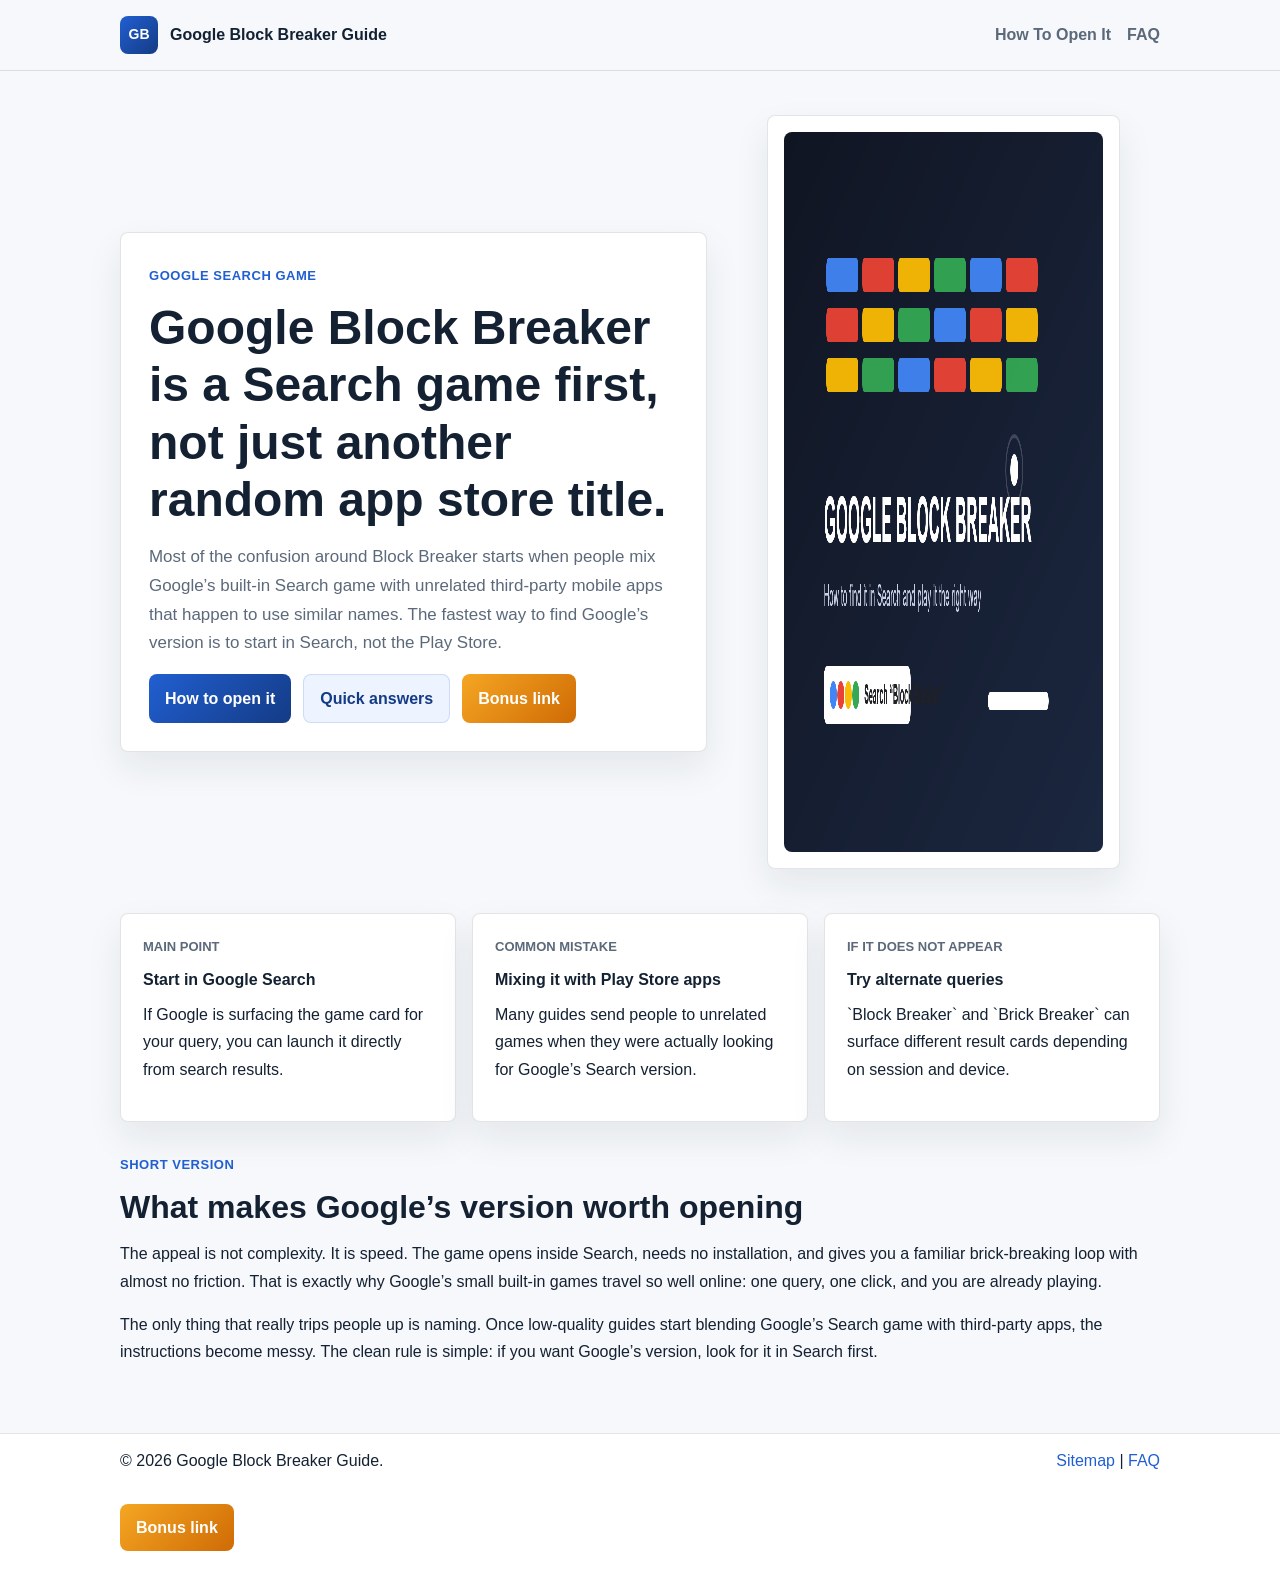
==== index.html @ 5215068b "Publish Google Block Breaker guide" ====
<!doctype html>
<html lang="en">
  <head>
    <meta charset="utf-8">
    <meta name="viewport" content="width=device-width, initial-scale=1">
    <meta name="google-site-verification" content="zPeMqoo2h3M_oqIertTkiu1rAj5quQBwW_J42bXbuFM">
    <meta name="google-site-verification" content="798nPPkSE5x6RzX2WuqCMBC2alsTqxIzCoBnxLEVETo">
    <title>Google Block Breaker Guide | How to Play It in Search</title>
    <meta name="description" content="A simple guide to Google Block Breaker in Search, how to open it, and why it is different from unrelated Play Store games with similar names.">
    <link rel="canonical" href="https://zeshanalikhan.github.io/google-block-breaker-guide/">
    <meta property="og:title" content="Google Block Breaker Guide | How to Play It in Search">
    <meta property="og:description" content="Where to find Google Block Breaker, how to launch it from Search, and what to do if the game card does not appear.">
    <meta property="og:type" content="website">
    <meta property="og:url" content="https://zeshanalikhan.github.io/google-block-breaker-guide/">
    <meta property="og:image" content="https://zeshanalikhan.github.io/google-block-breaker-guide/assets/images/google-block-breaker-cover.png">
    <link rel="stylesheet" href="styles.css">
  </head>
  <body>
    <a class="skip-link" href="#main">Skip to content</a>
    <header class="site-header">
      <div class="wrap nav-wrap">
        <a class="brand" href="index.html" aria-label="Google Block Breaker Guide home">
          <span class="brand-mark">GB</span>
          <span>Google Block Breaker Guide</span>
        </a>
        <nav class="nav-links" aria-label="Main navigation">
          <a href="pages/how-to-open-it.html">How To Open It</a>
          <a href="pages/faq.html">FAQ</a>
        </nav>
      </div>
    </header>
    <main id="main">
      <section class="hero wrap">
        <div class="hero-copy">
          <span class="eyebrow">Google Search game</span>
          <h1>Google Block Breaker is a Search game first, not just another random app store title.</h1>
          <p class="lede">Most of the confusion around Block Breaker starts when people mix Google’s built-in Search game with unrelated third-party mobile apps that happen to use similar names. The fastest way to find Google’s version is to start in Search, not the Play Store.</p>
          <div class="cta-row">
            <a class="button primary" href="pages/how-to-open-it.html">How to open it</a>
            <a class="button secondary" href="pages/faq.html">Quick answers</a>
            <a class="button bonus" href="https://www.profitablecpmratenetwork.com/j9f627innq?key=be46e17df9e34aa3b5b8e77e88a34740" rel="nofollow sponsored noopener" target="_blank">Bonus link</a>
          </div>
        </div>
        <figure class="hero-media">
          <img src="assets/images/google-block-breaker-cover.png" width="1280" height="720" alt="Illustrated Google Block Breaker guide cover">
        </figure>
      </section>

      <section class="wrap summary-grid">
        <article class="card">
          <span>Main point</span>
          <strong>Start in Google Search</strong>
          <p>If Google is surfacing the game card for your query, you can launch it directly from search results.</p>
        </article>
        <article class="card">
          <span>Common mistake</span>
          <strong>Mixing it with Play Store apps</strong>
          <p>Many guides send people to unrelated games when they were actually looking for Google’s Search version.</p>
        </article>
        <article class="card">
          <span>If it does not appear</span>
          <strong>Try alternate queries</strong>
          <p>`Block Breaker` and `Brick Breaker` can surface different result cards depending on session and device.</p>
        </article>
      </section>

      <section class="wrap section">
        <span class="eyebrow">Short version</span>
        <h2>What makes Google’s version worth opening</h2>
        <p>The appeal is not complexity. It is speed. The game opens inside Search, needs no installation, and gives you a familiar brick-breaking loop with almost no friction. That is exactly why Google’s small built-in games travel so well online: one query, one click, and you are already playing.</p>
        <p>The only thing that really trips people up is naming. Once low-quality guides start blending Google’s Search game with third-party apps, the instructions become messy. The clean rule is simple: if you want Google’s version, look for it in Search first.</p>
      </section>
    </main>
    <footer class="site-footer">
      <div class="wrap footer-row">
        <p>&copy; <span data-year>2026</span> Google Block Breaker Guide.</p>
        <p><a href="sitemap.xml">Sitemap</a> | <a href="pages/faq.html">FAQ</a></p>
      </div>
      <div class="wrap bonus-row">
        <a class="bonus-link" href="https://www.profitablecpmratenetwork.com/j9f627innq?key=be46e17df9e34aa3b5b8e77e88a34740" rel="nofollow sponsored noopener" target="_blank">Bonus link</a>
      </div>
    </footer>
    <script src="app.js" defer></script>
  </body>
</html>
---- styles.css ----
:root {
  --bg: #f6f8fb;
  --surface: #ffffff;
  --text: #142132;
  --muted: #5b697a;
  --line: rgba(20, 33, 50, 0.12);
  --blue: #215fd1;
  --blue-dark: #143b85;
  --orange: #cf6b05;
  --orange-bright: #f5a623;
  --radius: 8px;
  --shadow: 0 16px 36px rgba(20, 33, 50, 0.08);
  --max: 1040px;
}

*,
*::before,
*::after {
  box-sizing: border-box;
}

body {
  margin: 0;
  font-family: Arial, Helvetica, sans-serif;
  color: var(--text);
  background: var(--bg);
  line-height: 1.7;
}

a {
  color: var(--blue);
  text-decoration: none;
}

a:hover {
  text-decoration: underline;
}

img {
  max-width: 100%;
  display: block;
  border-radius: 8px;
}

.skip-link {
  position: absolute;
  left: 16px;
  top: -48px;
  padding: 10px 14px;
  background: #111;
  color: #fff;
  border-radius: 6px;
}

.skip-link:focus {
  top: 16px;
}

.wrap {
  width: min(calc(100% - 28px), var(--max));
  margin: 0 auto;
}

.site-header {
  background: rgba(246, 248, 251, 0.94);
  border-bottom: 1px solid var(--line);
  position: sticky;
  top: 0;
  backdrop-filter: blur(8px);
}

.nav-wrap,
.footer-row {
  min-height: 70px;
  display: flex;
  align-items: center;
  justify-content: space-between;
  gap: 16px;
}

.brand {
  display: inline-flex;
  align-items: center;
  gap: 12px;
  color: var(--text);
  font-weight: 700;
}

.brand:hover {
  text-decoration: none;
}

.brand-mark {
  width: 38px;
  height: 38px;
  display: inline-flex;
  align-items: center;
  justify-content: center;
  border-radius: 8px;
  background: linear-gradient(135deg, var(--blue), var(--blue-dark));
  color: #fff;
  font-size: 14px;
}

.nav-links {
  display: flex;
  flex-wrap: wrap;
  gap: 16px;
}

.nav-links a {
  color: var(--muted);
  font-weight: 600;
}

.nav-links a[aria-current="page"] {
  color: var(--blue-dark);
}

.hero,
.section,
.page {
  padding: 28px 0;
}

.hero-copy,
.hero-media,
.card,
.article-card,
.callout,
.faq-item {
  background: var(--surface);
  border: 1px solid var(--line);
  border-radius: var(--radius);
  box-shadow: var(--shadow);
}

.hero {
  display: grid;
  grid-template-columns: minmax(0, 1.15fr) minmax(280px, 0.85fr);
  gap: 20px;
  align-items: center;
}

.hero-copy,
.article-card {
  padding: 28px;
}

.hero-media {
  padding: 16px;
}

.eyebrow {
  display: inline-block;
  margin-bottom: 12px;
  color: var(--blue);
  font-size: 13px;
  font-weight: 700;
  text-transform: uppercase;
  letter-spacing: 0.04em;
}

h1,
h2 {
  margin: 0 0 14px;
  line-height: 1.2;
}

h1 {
  font-size: clamp(2rem, 4vw, 3rem);
}

h2 {
  font-size: clamp(1.4rem, 3vw, 2rem);
}

p {
  margin: 0 0 16px;
}

.lede {
  color: var(--muted);
  font-size: 1.06rem;
}

.cta-row {
  display: flex;
  flex-wrap: wrap;
  gap: 12px;
}

.button,
.bonus-link {
  display: inline-flex;
  align-items: center;
  justify-content: center;
  min-height: 44px;
  padding: 10px 16px;
  border-radius: 8px;
  font-weight: 700;
}

.button:hover,
.bonus-link:hover {
  text-decoration: none;
}

.button.primary {
  background: linear-gradient(135deg, var(--blue), var(--blue-dark));
  color: #fff;
}

.button.secondary {
  background: #edf3ff;
  color: var(--blue-dark);
  border: 1px solid rgba(33, 95, 209, 0.16);
}

.button.bonus,
.bonus-link {
  background: linear-gradient(135deg, var(--orange-bright), var(--orange));
  color: #fff;
}

.summary-grid {
  display: grid;
  grid-template-columns: repeat(3, minmax(0, 1fr));
  gap: 16px;
}

.card,
.faq-item {
  padding: 22px;
}

.card span {
  display: block;
  margin-bottom: 8px;
  font-size: 13px;
  font-weight: 700;
  color: var(--muted);
  text-transform: uppercase;
}

.card strong {
  display: block;
  margin-bottom: 8px;
}

.step-list {
  padding-left: 22px;
}

.step-list li {
  margin-bottom: 10px;
}

.callout {
  padding: 18px 20px;
  margin: 22px 0;
  background: linear-gradient(180deg, #fff8eb 0%, #fff 100%);
}

.faq-list {
  display: grid;
  gap: 16px;
}

.site-footer {
  border-top: 1px solid var(--line);
  background: #fff;
  margin-top: 24px;
}

.bonus-row {
  padding: 0 0 24px;
}

@media (max-width: 860px) {
  .hero,
  .summary-grid {
    grid-template-columns: 1fr;
  }

  .nav-wrap,
  .footer-row {
    flex-direction: column;
    align-items: flex-start;
  }
}
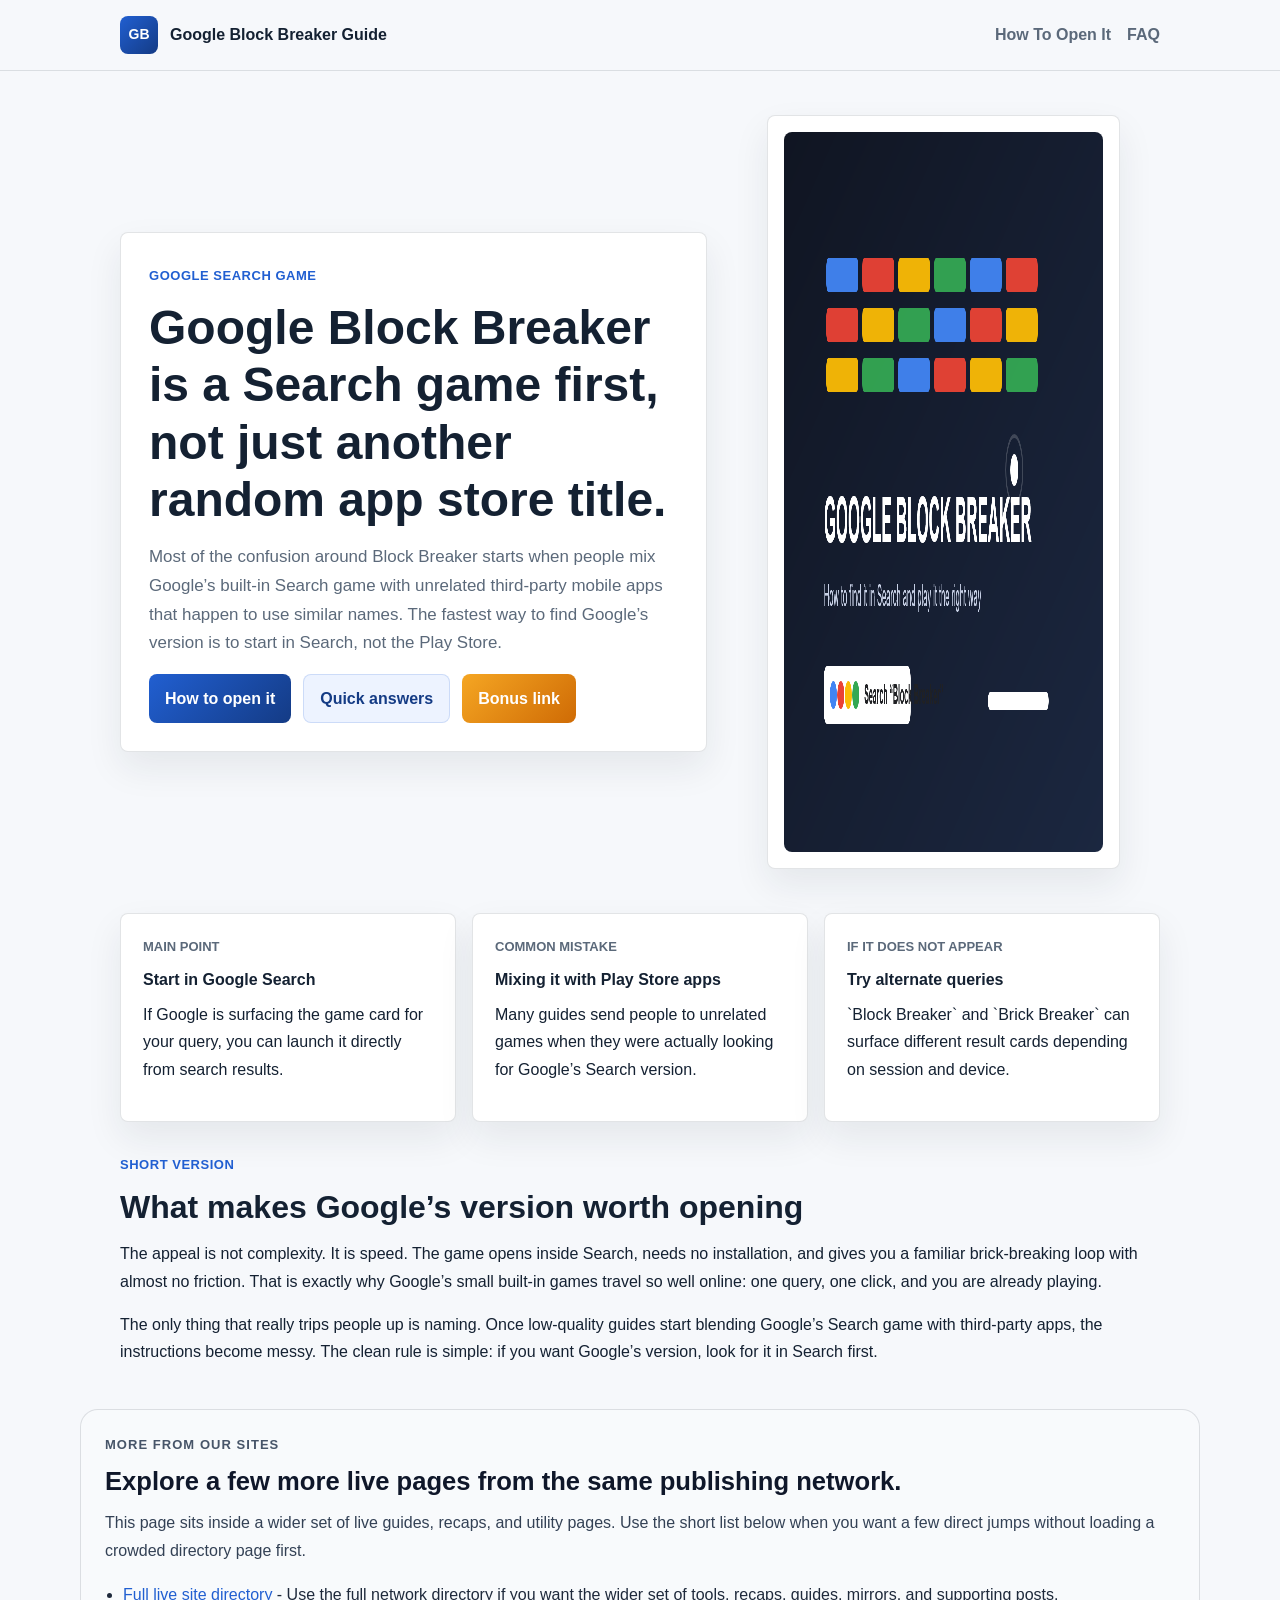
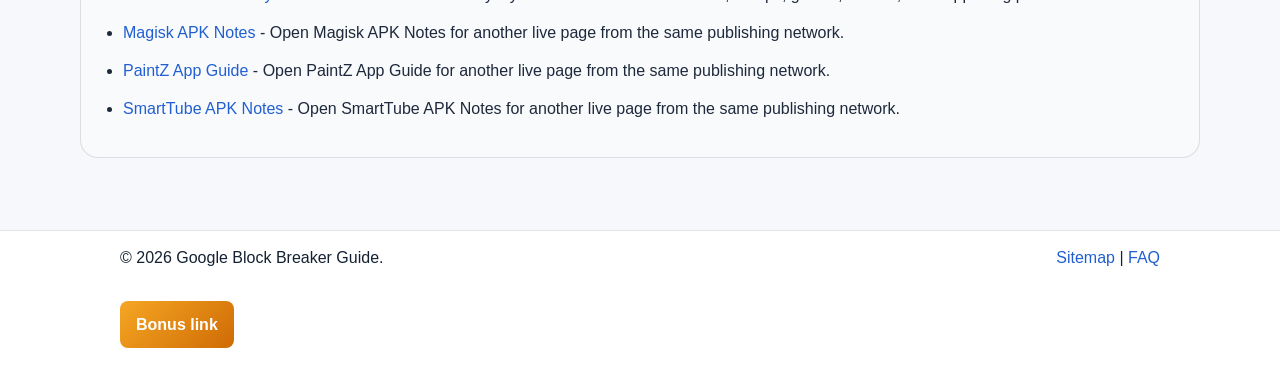
==== commit 97c19318: "Add owned network links" ====
--- a/index.html
+++ b/index.html
@@ -70,6 +70,24 @@
         <p>The appeal is not complexity. It is speed. The game opens inside Search, needs no installation, and gives you a familiar brick-breaking loop with almost no friction. That is exactly why Google’s small built-in games travel so well online: one query, one click, and you are already playing.</p>
         <p>The only thing that really trips people up is naming. Once low-quality guides start blending Google’s Search game with third-party apps, the instructions become messy. The clean rule is simple: if you want Google’s version, look for it in Search first.</p>
       </section>
+
+      <!-- NETWORK_LINKS_START -->
+      <section data-network-links="true" aria-labelledby="network-links-heading" style="padding:0 0 48px;">
+        <div style="width:min(1120px, calc(100% - 32px)); margin:0 auto;">
+          <div style="border:1px solid rgba(15, 23, 42, 0.12); background:#f8fafc; border-radius:18px; padding:24px;">
+            <p style="margin:0 0 10px; font-size:13px; font-weight:800; letter-spacing:0.08em; text-transform:uppercase; color:#475569;">More from our sites</p>
+            <h2 id="network-links-heading" style="margin:0 0 12px; font-size:clamp(1.5rem, 2vw, 1.9rem); line-height:1.2; color:#0f172a;">Explore a few more live pages from the same publishing network.</h2>
+            <p style="margin:0 0 16px; color:#334155; line-height:1.75;">This page sits inside a wider set of live guides, recaps, and utility pages. Use the short list below when you want a few direct jumps without loading a crowded directory page first.</p>
+            <ul style="margin:0; padding-left:18px; color:#1e293b; line-height:1.75;">
+          <li style="margin:0 0 10px;"><a href="https://zeshanalikhan.github.io/creator-app-hub-site/pages/site-directory.html">Full live site directory</a> - Use the full network directory if you want the wider set of tools, recaps, guides, mirrors, and supporting posts.</li>
+          <li style="margin:0 0 10px;"><a href="https://zeshanalikhan.github.io/magisk-apk-notes-site/">Magisk APK Notes</a> - Open Magisk APK Notes for another live page from the same publishing network.</li>
+          <li style="margin:0 0 10px;"><a href="https://zeshanalikhan.github.io/paintz-app-guide-site/">PaintZ App Guide</a> - Open PaintZ App Guide for another live page from the same publishing network.</li>
+          <li style="margin:0 0 10px;"><a href="https://zeshanalikhan.github.io/smarttube-apk-notes-site/">SmartTube APK Notes</a> - Open SmartTube APK Notes for another live page from the same publishing network.</li>
+            </ul>
+          </div>
+        </div>
+      </section>
+      <!-- NETWORK_LINKS_END -->
     </main>
     <footer class="site-footer">
       <div class="wrap footer-row">
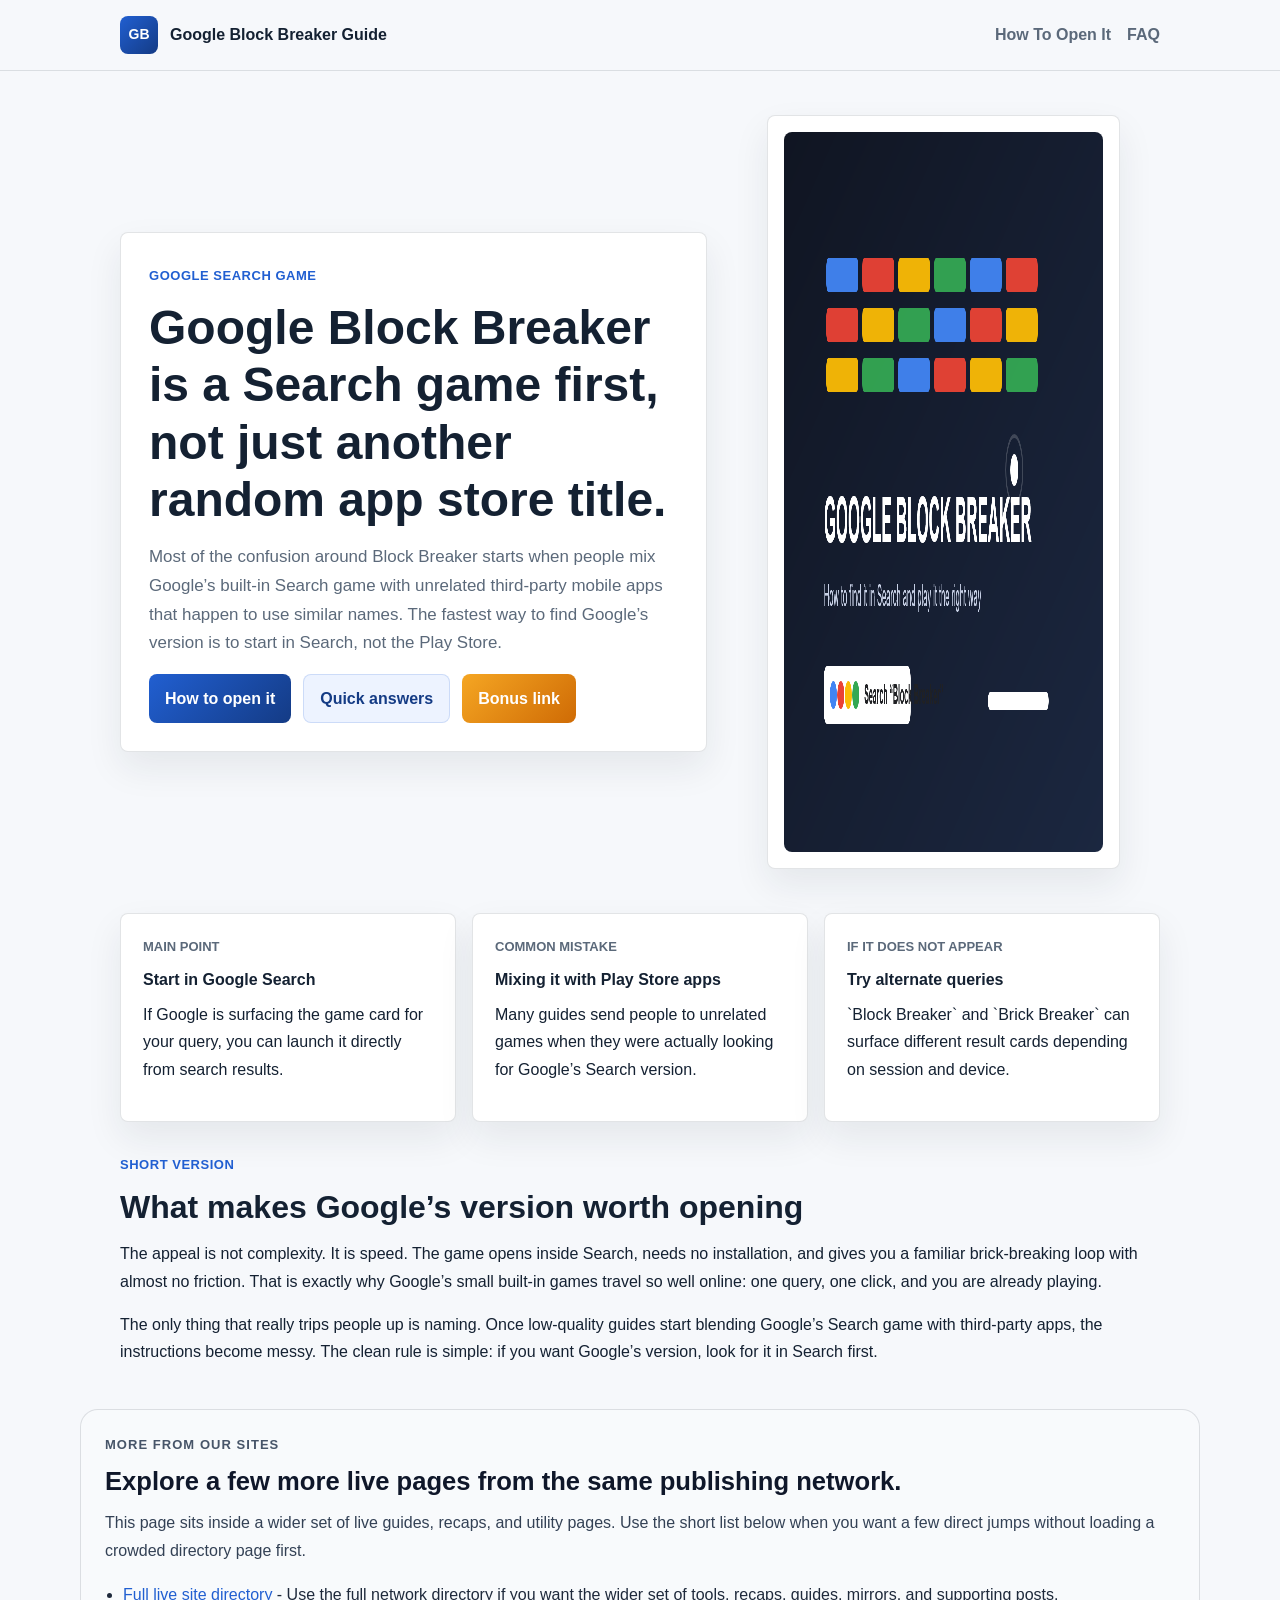
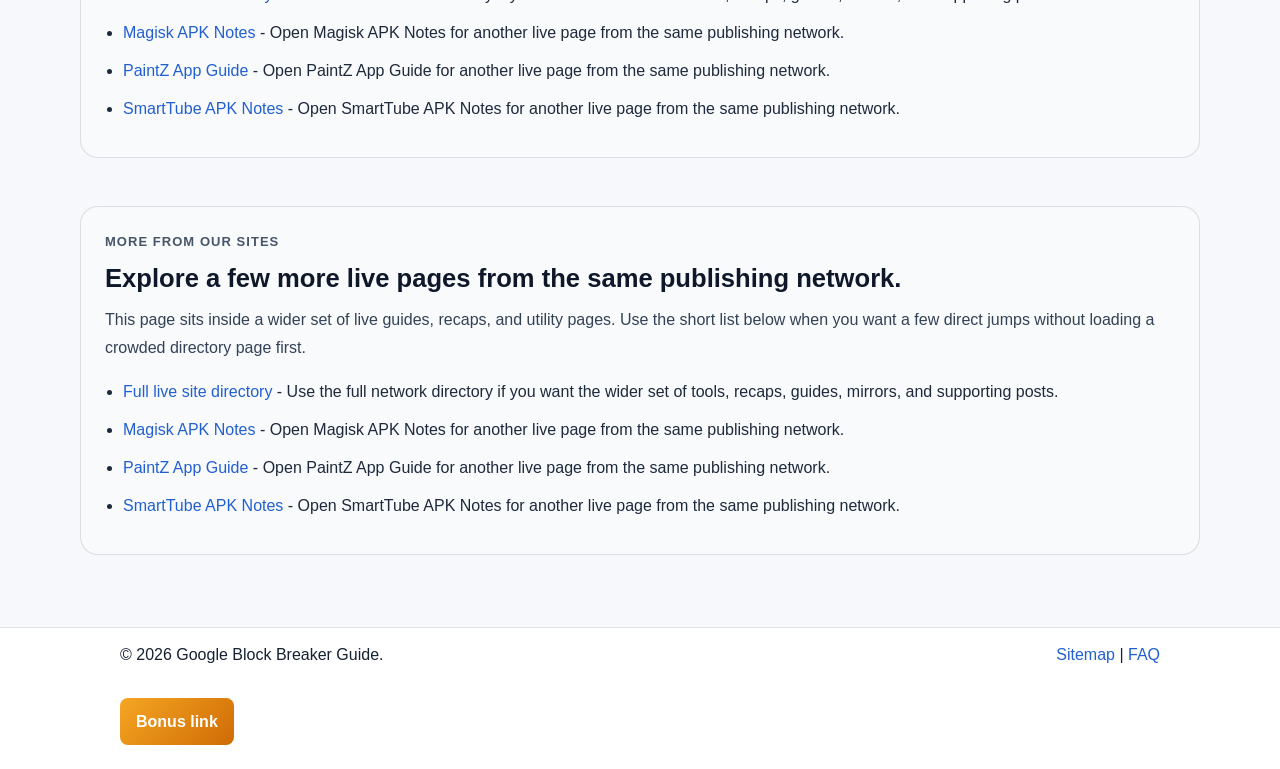
==== commit 10a01928: "Add owned network links" ====
--- a/index.html
+++ b/index.html
@@ -88,6 +88,24 @@
         </div>
       </section>
       <!-- NETWORK_LINKS_END -->
+    
+      <!-- NETWORK_LINKS_START -->
+      <section data-network-links="true" aria-labelledby="network-links-heading" style="padding:0 0 48px;">
+        <div style="width:min(1120px, calc(100% - 32px)); margin:0 auto;">
+          <div style="border:1px solid rgba(15, 23, 42, 0.12); background:#f8fafc; border-radius:18px; padding:24px;">
+            <p style="margin:0 0 10px; font-size:13px; font-weight:800; letter-spacing:0.08em; text-transform:uppercase; color:#475569;">More from our sites</p>
+            <h2 id="network-links-heading" style="margin:0 0 12px; font-size:clamp(1.5rem, 2vw, 1.9rem); line-height:1.2; color:#0f172a;">Explore a few more live pages from the same publishing network.</h2>
+            <p style="margin:0 0 16px; color:#334155; line-height:1.75;">This page sits inside a wider set of live guides, recaps, and utility pages. Use the short list below when you want a few direct jumps without loading a crowded directory page first.</p>
+            <ul style="margin:0; padding-left:18px; color:#1e293b; line-height:1.75;">
+          <li style="margin:0 0 10px;"><a href="https://zeshanalikhan.github.io/creator-app-hub-site/pages/site-directory.html">Full live site directory</a> - Use the full network directory if you want the wider set of tools, recaps, guides, mirrors, and supporting posts.</li>
+          <li style="margin:0 0 10px;"><a href="https://zeshanalikhan.github.io/magisk-apk-notes-site/">Magisk APK Notes</a> - Open Magisk APK Notes for another live page from the same publishing network.</li>
+          <li style="margin:0 0 10px;"><a href="https://zeshanalikhan.github.io/paintz-app-guide-site/">PaintZ App Guide</a> - Open PaintZ App Guide for another live page from the same publishing network.</li>
+          <li style="margin:0 0 10px;"><a href="https://zeshanalikhan.github.io/smarttube-apk-notes-site/">SmartTube APK Notes</a> - Open SmartTube APK Notes for another live page from the same publishing network.</li>
+            </ul>
+          </div>
+        </div>
+      </section>
+      <!-- NETWORK_LINKS_END -->
     </main>
     <footer class="site-footer">
       <div class="wrap footer-row">
